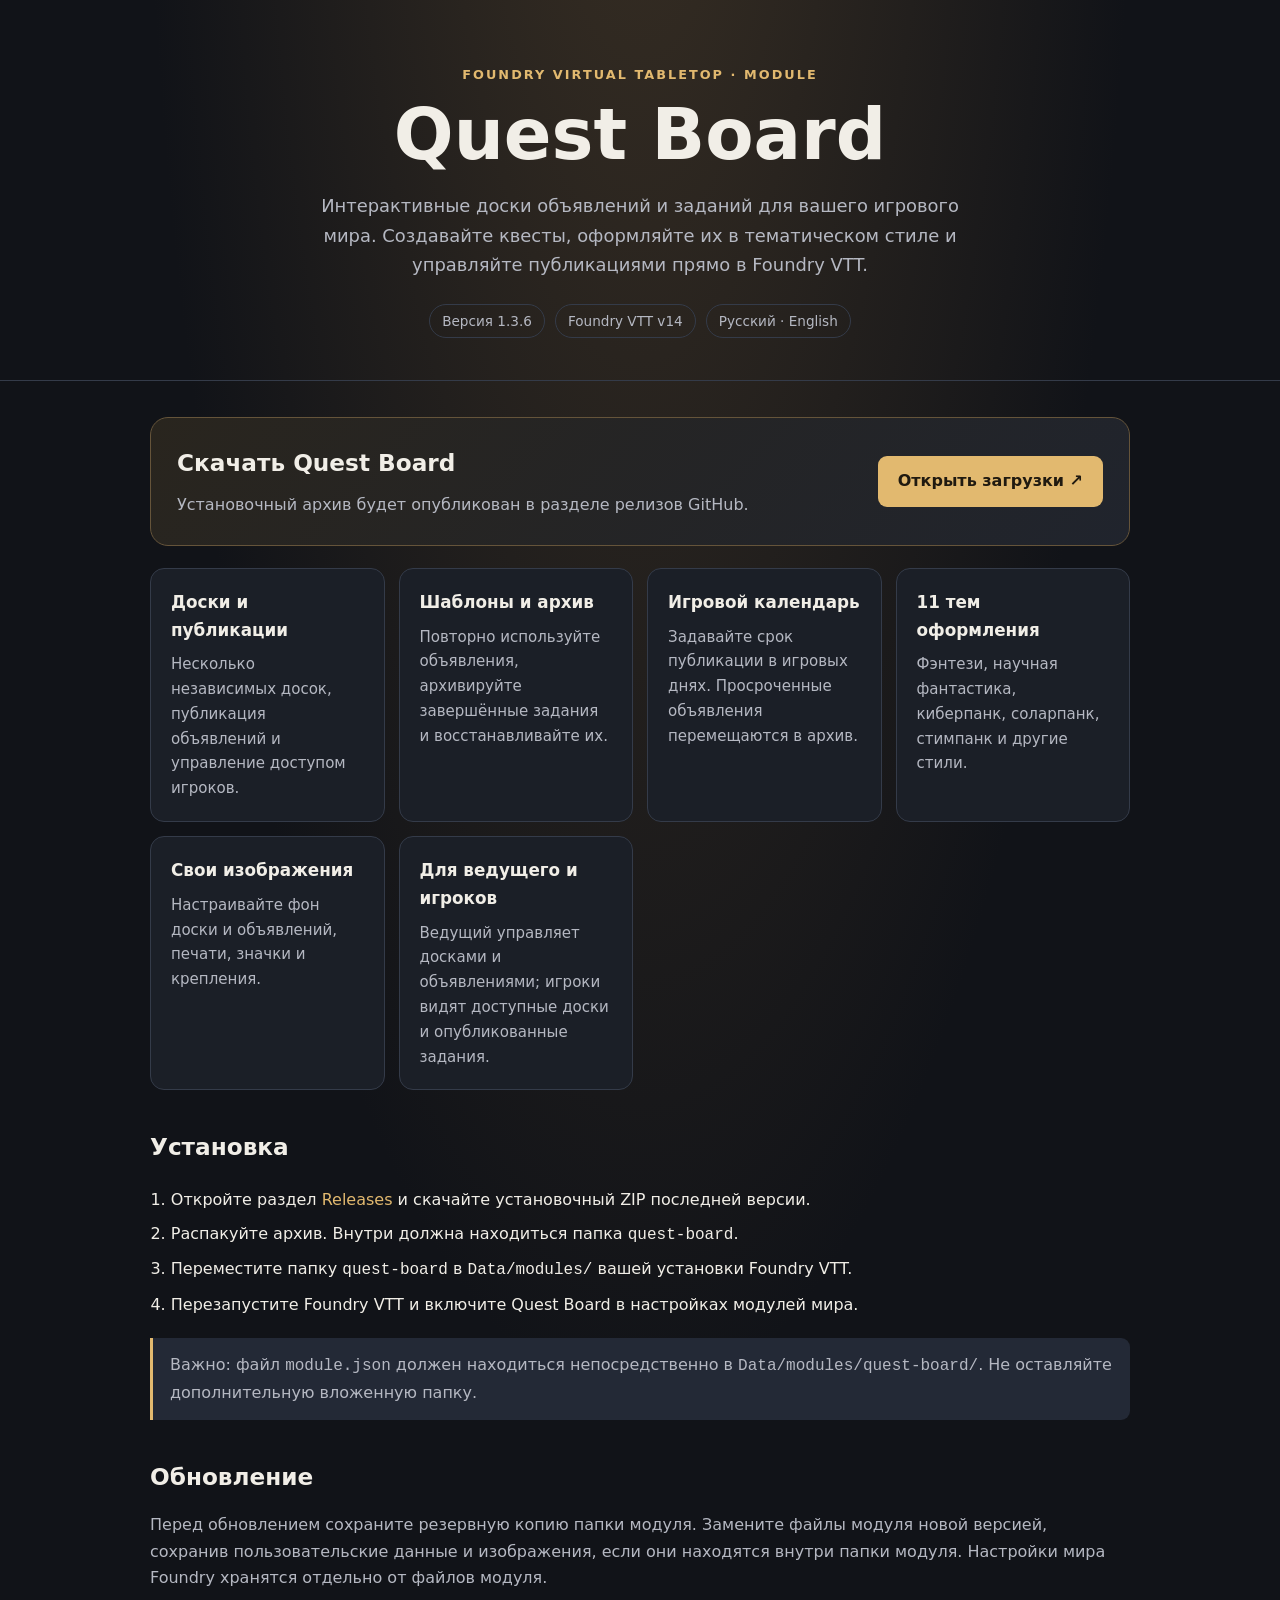
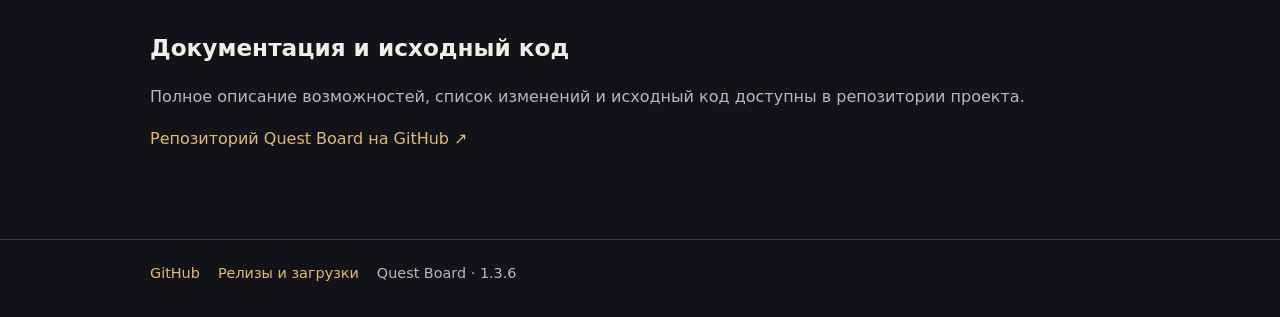
==== docs/index.html @ 34c82c8d "Add Quest Board download and installation page" ====
<!doctype html>
<html lang="ru">
<head>
<meta charset="utf-8">
<meta name="viewport" content="width=device-width, initial-scale=1">
<meta name="description" content="Quest Board — интерактивные доски заданий для Foundry Virtual Tabletop v14. Загрузка, установка и документация.">
<title>Quest Board — загрузка и документация</title>
<style>
:root{color-scheme:dark;--bg:#111318;--panel:#1b1f27;--panel2:#232936;--text:#f1eee7;--muted:#b5b8c2;--gold:#e2b96f;--line:#343b49;--blue:#9dbbe8}
*{box-sizing:border-box}body{margin:0;background:radial-gradient(ellipse at 50% -20%,#3a3024 0,transparent 55%),var(--bg);color:var(--text);font:16px/1.65 system-ui,-apple-system,"Segoe UI",sans-serif}
a{color:var(--gold);text-decoration:none}a:hover{text-decoration:underline}.wrap{width:min(980px,calc(100% - 36px));margin:auto}
header{padding:64px 0 42px;text-align:center;border-bottom:1px solid var(--line)}.eyebrow{color:var(--gold);font-size:.8rem;font-weight:700;letter-spacing:.16em;text-transform:uppercase}
h1{font-size:clamp(2.4rem,7vw,4.4rem);line-height:1.05;margin:14px 0}.subtitle{max-width:650px;margin:18px auto 0;color:var(--muted);font-size:1.12rem}
.pills{display:flex;justify-content:center;gap:10px;flex-wrap:wrap;margin-top:24px}.pill{border:1px solid var(--line);border-radius:99px;padding:5px 12px;color:var(--muted);font-size:.85rem}
main{padding:36px 0 70px}.download{background:linear-gradient(135deg,#29251e,#20242d);border:1px solid #65543a;border-radius:18px;padding:26px;display:flex;align-items:center;justify-content:space-between;gap:20px;flex-wrap:wrap}
h2{font-size:1.45rem;margin:0 0 10px}.download p,.muted{color:var(--muted);margin:0}.btn{display:inline-block;background:var(--gold);color:#201a10;font-weight:750;padding:12px 20px;border-radius:9px;white-space:nowrap}.btn:hover{background:#f0ce8d;text-decoration:none}
.grid{display:grid;grid-template-columns:repeat(auto-fit,minmax(230px,1fr));gap:14px;margin:22px 0 36px}.card{background:var(--panel);border:1px solid var(--line);border-radius:14px;padding:20px}.card h3{margin:0 0 8px;font-size:1.05rem}.card p{margin:0;color:var(--muted);font-size:.94rem}
section{margin-top:38px}section>p{color:var(--muted)}ol{padding-left:1.3rem}li{padding:4px 0}.note{background:var(--panel2);border-left:3px solid var(--gold);padding:14px 17px;border-radius:0 9px 9px 0;color:var(--muted)}
footer{border-top:1px solid var(--line);padding:22px 0 35px;color:var(--muted);font-size:.9rem}footer .links{display:flex;gap:18px;flex-wrap:wrap}
@media(max-width:560px){header{padding-top:45px}.download{padding:20px}.btn{width:100%;text-align:center}}
</style>
</head>
<body>
<header><div class="wrap">
<div class="eyebrow">Foundry Virtual Tabletop · Module</div>
<h1>Quest Board</h1>
<p class="subtitle">Интерактивные доски объявлений и заданий для вашего игрового мира. Создавайте квесты, оформляйте их в тематическом стиле и управляйте публикациями прямо в Foundry VTT.</p>
<div class="pills"><span class="pill">Версия 1.3.6</span><span class="pill">Foundry VTT v14</span><span class="pill">Русский · English</span></div>
</div></header>
<main class="wrap">
<div class="download">
<div><h2>Скачать Quest Board</h2><p>Установочный архив будет опубликован в разделе релизов GitHub.</p></div>
<a class="btn" href="https://github.com/DTSpawn/Quest-Board/releases" target="_blank" rel="noopener">Открыть загрузки ↗</a>
</div>
<div class="grid">
<article class="card"><h3>Доски и публикации</h3><p>Несколько независимых досок, публикация объявлений и управление доступом игроков.</p></article>
<article class="card"><h3>Шаблоны и архив</h3><p>Повторно используйте объявления, архивируйте завершённые задания и восстанавливайте их.</p></article>
<article class="card"><h3>Игровой календарь</h3><p>Задавайте срок публикации в игровых днях. Просроченные объявления перемещаются в архив.</p></article>
<article class="card"><h3>11 тем оформления</h3><p>Фэнтези, научная фантастика, киберпанк, соларпанк, стимпанк и другие стили.</p></article>
<article class="card"><h3>Свои изображения</h3><p>Настраивайте фон доски и объявлений, печати, значки и крепления.</p></article>
<article class="card"><h3>Для ведущего и игроков</h3><p>Ведущий управляет досками и объявлениями; игроки видят доступные доски и опубликованные задания.</p></article>
</div>
<section><h2>Установка</h2>
<ol><li>Откройте раздел <a href="https://github.com/DTSpawn/Quest-Board/releases">Releases</a> и скачайте установочный ZIP последней версии.</li><li>Распакуйте архив. Внутри должна находиться папка <code>quest-board</code>.</li><li>Переместите папку <code>quest-board</code> в <code>Data/modules/</code> вашей установки Foundry VTT.</li><li>Перезапустите Foundry VTT и включите Quest Board в настройках модулей мира.</li></ol>
<div class="note">Важно: файл <code>module.json</code> должен находиться непосредственно в <code>Data/modules/quest-board/</code>. Не оставляйте дополнительную вложенную папку.</div>
</section>
<section><h2>Обновление</h2><p>Перед обновлением сохраните резервную копию папки модуля. Замените файлы модуля новой версией, сохранив пользовательские данные и изображения, если они находятся внутри папки модуля. Настройки мира Foundry хранятся отдельно от файлов модуля.</p></section>
<section><h2>Документация и исходный код</h2><p>Полное описание возможностей, список изменений и исходный код доступны в репозитории проекта.</p><p><a href="https://github.com/DTSpawn/Quest-Board">Репозиторий Quest Board на GitHub ↗</a></p></section>
</main>
<footer><div class="wrap links"><a href="https://github.com/DTSpawn/Quest-Board">GitHub</a><a href="https://github.com/DTSpawn/Quest-Board/releases">Релизы и загрузки</a><span>Quest Board · 1.3.6</span></div></footer>
</body></html>
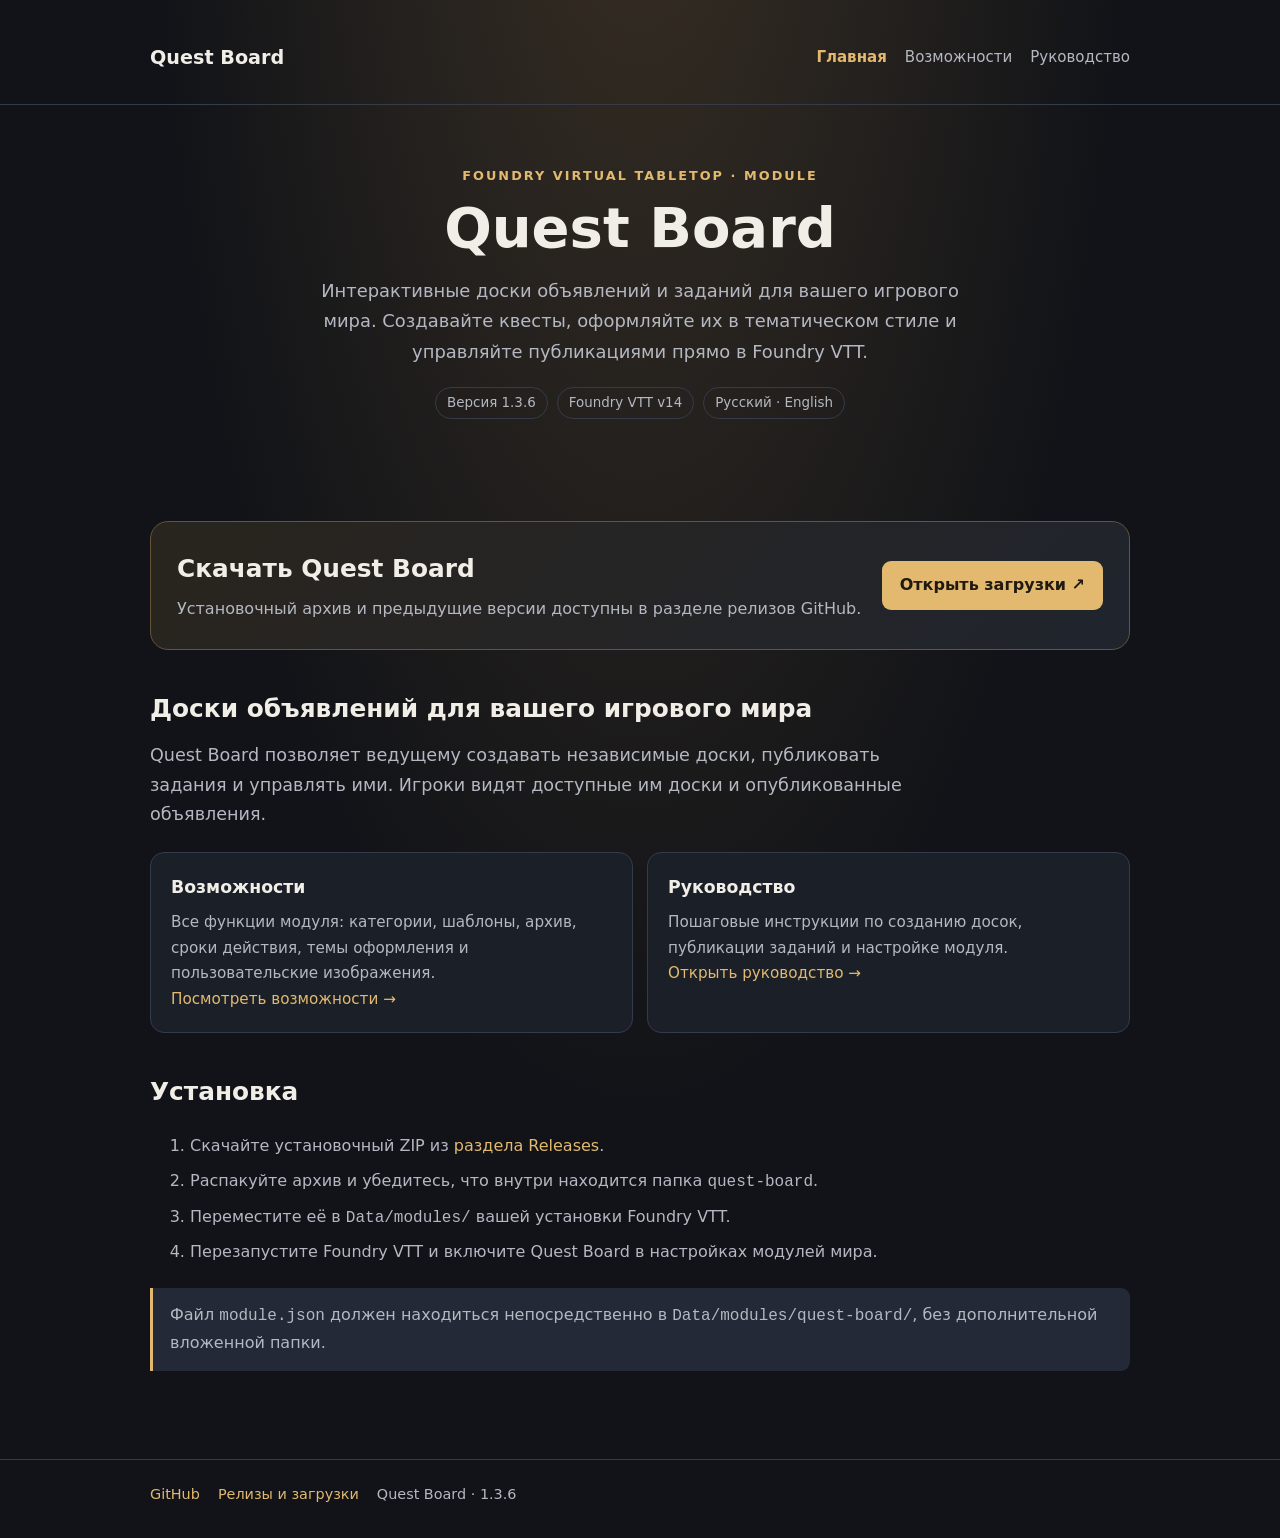
==== commit ab17b7d8: "Simplify homepage and add documentation navigation" ====
--- a/docs/index.html
+++ b/docs/index.html
@@ -1,51 +1,22 @@
 <!doctype html>
-<html lang="ru">
-<head>
-<meta charset="utf-8">
-<meta name="viewport" content="width=device-width, initial-scale=1">
-<meta name="description" content="Quest Board — интерактивные доски заданий для Foundry Virtual Tabletop v14. Загрузка, установка и документация.">
-<title>Quest Board — загрузка и документация</title>
-<style>
+<html lang="ru"><head><meta charset="utf-8"><meta name="viewport" content="width=device-width, initial-scale=1"><meta name="description" content="Quest Board — интерактивные доски объявлений и заданий для Foundry Virtual Tabletop v14. Загрузка и документация."><title>Quest Board — загрузка и документация</title><style>
 :root{color-scheme:dark;--bg:#111318;--panel:#1b1f27;--panel2:#232936;--text:#f1eee7;--muted:#b5b8c2;--gold:#e2b96f;--line:#343b49;--blue:#9dbbe8}
-*{box-sizing:border-box}body{margin:0;background:radial-gradient(ellipse at 50% -20%,#3a3024 0,transparent 55%),var(--bg);color:var(--text);font:16px/1.65 system-ui,-apple-system,"Segoe UI",sans-serif}
+*{box-sizing:border-box}body{margin:0;background:radial-gradient(ellipse at 50% -20%,#3a3024 0,transparent 55%),var(--bg);color:var(--text);font:16px/1.68 system-ui,-apple-system,"Segoe UI",sans-serif}
 a{color:var(--gold);text-decoration:none}a:hover{text-decoration:underline}.wrap{width:min(980px,calc(100% - 36px));margin:auto}
-header{padding:64px 0 42px;text-align:center;border-bottom:1px solid var(--line)}.eyebrow{color:var(--gold);font-size:.8rem;font-weight:700;letter-spacing:.16em;text-transform:uppercase}
-h1{font-size:clamp(2.4rem,7vw,4.4rem);line-height:1.05;margin:14px 0}.subtitle{max-width:650px;margin:18px auto 0;color:var(--muted);font-size:1.12rem}
-.pills{display:flex;justify-content:center;gap:10px;flex-wrap:wrap;margin-top:24px}.pill{border:1px solid var(--line);border-radius:99px;padding:5px 12px;color:var(--muted);font-size:.85rem}
-main{padding:36px 0 70px}.download{background:linear-gradient(135deg,#29251e,#20242d);border:1px solid #65543a;border-radius:18px;padding:26px;display:flex;align-items:center;justify-content:space-between;gap:20px;flex-wrap:wrap}
-h2{font-size:1.45rem;margin:0 0 10px}.download p,.muted{color:var(--muted);margin:0}.btn{display:inline-block;background:var(--gold);color:#201a10;font-weight:750;padding:12px 20px;border-radius:9px;white-space:nowrap}.btn:hover{background:#f0ce8d;text-decoration:none}
-.grid{display:grid;grid-template-columns:repeat(auto-fit,minmax(230px,1fr));gap:14px;margin:22px 0 36px}.card{background:var(--panel);border:1px solid var(--line);border-radius:14px;padding:20px}.card h3{margin:0 0 8px;font-size:1.05rem}.card p{margin:0;color:var(--muted);font-size:.94rem}
-section{margin-top:38px}section>p{color:var(--muted)}ol{padding-left:1.3rem}li{padding:4px 0}.note{background:var(--panel2);border-left:3px solid var(--gold);padding:14px 17px;border-radius:0 9px 9px 0;color:var(--muted)}
-footer{border-top:1px solid var(--line);padding:22px 0 35px;color:var(--muted);font-size:.9rem}footer .links{display:flex;gap:18px;flex-wrap:wrap}
-@media(max-width:560px){header{padding-top:45px}.download{padding:20px}.btn{width:100%;text-align:center}}
-</style>
-</head>
-<body>
-<header><div class="wrap">
-<div class="eyebrow">Foundry Virtual Tabletop · Module</div>
-<h1>Quest Board</h1>
-<p class="subtitle">Интерактивные доски объявлений и заданий для вашего игрового мира. Создавайте квесты, оформляйте их в тематическом стиле и управляйте публикациями прямо в Foundry VTT.</p>
-<div class="pills"><span class="pill">Версия 1.3.6</span><span class="pill">Foundry VTT v14</span><span class="pill">Русский · English</span></div>
-</div></header>
-<main class="wrap">
-<div class="download">
-<div><h2>Скачать Quest Board</h2><p>Установочный архив будет опубликован в разделе релизов GitHub.</p></div>
-<a class="btn" href="https://github.com/DTSpawn/Quest-Board/releases" target="_blank" rel="noopener">Открыть загрузки ↗</a>
-</div>
-<div class="grid">
-<article class="card"><h3>Доски и публикации</h3><p>Несколько независимых досок, публикация объявлений и управление доступом игроков.</p></article>
-<article class="card"><h3>Шаблоны и архив</h3><p>Повторно используйте объявления, архивируйте завершённые задания и восстанавливайте их.</p></article>
-<article class="card"><h3>Игровой календарь</h3><p>Задавайте срок публикации в игровых днях. Просроченные объявления перемещаются в архив.</p></article>
-<article class="card"><h3>11 тем оформления</h3><p>Фэнтези, научная фантастика, киберпанк, соларпанк, стимпанк и другие стили.</p></article>
-<article class="card"><h3>Свои изображения</h3><p>Настраивайте фон доски и объявлений, печати, значки и крепления.</p></article>
-<article class="card"><h3>Для ведущего и игроков</h3><p>Ведущий управляет досками и объявлениями; игроки видят доступные доски и опубликованные задания.</p></article>
-</div>
-<section><h2>Установка</h2>
-<ol><li>Откройте раздел <a href="https://github.com/DTSpawn/Quest-Board/releases">Releases</a> и скачайте установочный ZIP последней версии.</li><li>Распакуйте архив. Внутри должна находиться папка <code>quest-board</code>.</li><li>Переместите папку <code>quest-board</code> в <code>Data/modules/</code> вашей установки Foundry VTT.</li><li>Перезапустите Foundry VTT и включите Quest Board в настройках модулей мира.</li></ol>
-<div class="note">Важно: файл <code>module.json</code> должен находиться непосредственно в <code>Data/modules/quest-board/</code>. Не оставляйте дополнительную вложенную папку.</div>
-</section>
-<section><h2>Обновление</h2><p>Перед обновлением сохраните резервную копию папки модуля. Замените файлы модуля новой версией, сохранив пользовательские данные и изображения, если они находятся внутри папки модуля. Настройки мира Foundry хранятся отдельно от файлов модуля.</p></section>
-<section><h2>Документация и исходный код</h2><p>Полное описание возможностей, список изменений и исходный код доступны в репозитории проекта.</p><p><a href="https://github.com/DTSpawn/Quest-Board">Репозиторий Quest Board на GitHub ↗</a></p></section>
-</main>
-<footer><div class="wrap links"><a href="https://github.com/DTSpawn/Quest-Board">GitHub</a><a href="https://github.com/DTSpawn/Quest-Board/releases">Релизы и загрузки</a><span>Quest Board · 1.3.6</span></div></footer>
-</body></html>+header{padding:42px 0 30px;border-bottom:1px solid var(--line)}.top{display:flex;align-items:center;justify-content:space-between;gap:20px;flex-wrap:wrap}.brand{font-weight:800;font-size:1.2rem;color:var(--text)}nav{display:flex;gap:18px;flex-wrap:wrap}nav a{color:var(--muted);font-size:.94rem}nav a.active{color:var(--gold);font-weight:700}
+.eyebrow{color:var(--gold);font-size:.8rem;font-weight:700;letter-spacing:.16em;text-transform:uppercase;margin-top:34px}h1{font-size:clamp(2.2rem,6vw,3.5rem);line-height:1.1;margin:10px 0 12px}h2{font-size:1.55rem;margin:38px 0 12px}h3{font-size:1.08rem;margin:0 0 8px}.lead{max-width:760px;color:var(--muted);font-size:1.1rem;margin:0}
+main{padding:28px 0 70px}.grid{display:grid;grid-template-columns:repeat(auto-fit,minmax(230px,1fr));gap:14px;margin:22px 0}.card{background:var(--panel);border:1px solid var(--line);border-radius:14px;padding:20px}.card p{margin:0;color:var(--muted);font-size:.95rem}
+section{margin-top:34px}section p,section li{color:var(--muted)}li{padding:4px 0}.note{background:var(--panel2);border-left:3px solid var(--gold);padding:14px 17px;border-radius:0 9px 9px 0;color:var(--muted);margin:18px 0}
+.pills{display:flex;gap:9px;flex-wrap:wrap;margin-top:20px}.pill{border:1px solid var(--line);border-radius:99px;padding:4px 11px;color:var(--muted);font-size:.84rem}
+footer{border-top:1px solid var(--line);padding:22px 0 35px;color:var(--muted);font-size:.9rem}.links{display:flex;gap:18px;flex-wrap:wrap}
+.btn{display:inline-block;background:var(--gold);color:#201a10;font-weight:750;padding:11px 18px;border-radius:9px}.btn:hover{background:#f0ce8d;text-decoration:none}
+@media(max-width:560px){header{padding-top:28px}nav{gap:12px}}
+
+.hero{text-align:center;padding:60px 0 44px}.hero .eyebrow{margin:0}.subtitle{max-width:680px;margin:18px auto 0;color:var(--muted);font-size:1.12rem}.download{background:linear-gradient(135deg,#29251e,#20242d);border:1px solid #65543a;border-radius:18px;padding:26px;display:flex;align-items:center;justify-content:space-between;gap:20px;flex-wrap:wrap;margin:30px 0}.download p{color:var(--muted);margin:0}.download h2{margin:0 0 6px}.btn{white-space:nowrap}
+</style></head><body><header><div class="wrap"><div class="top"><a class="brand" href="./index.html">Quest Board</a><nav><a class="active" href="./index.html">Главная</a><a href="./features.html">Возможности</a><a href="./guide.html">Руководство</a></nav></div></div></header>
+<div class="wrap hero"><div class="eyebrow">Foundry Virtual Tabletop · Module</div><h1>Quest Board</h1><p class="subtitle">Интерактивные доски объявлений и заданий для вашего игрового мира. Создавайте квесты, оформляйте их в тематическом стиле и управляйте публикациями прямо в Foundry VTT.</p><div class="pills" style="justify-content:center"><span class="pill">Версия 1.3.6</span><span class="pill">Foundry VTT v14</span><span class="pill">Русский · English</span></div></div>
+<main class="wrap"><div class="download"><div><h2>Скачать Quest Board</h2><p>Установочный архив и предыдущие версии доступны в разделе релизов GitHub.</p></div><a class="btn" href="https://github.com/DTSpawn/Quest-Board/releases" target="_blank" rel="noopener">Открыть загрузки ↗</a></div>
+<section><h2>Доски объявлений для вашего игрового мира</h2><p class="lead">Quest Board позволяет ведущему создавать независимые доски, публиковать задания и управлять ими. Игроки видят доступные им доски и опубликованные объявления.</p></section>
+<div class="grid"><article class="card"><h3>Возможности</h3><p>Все функции модуля: категории, шаблоны, архив, сроки действия, темы оформления и пользовательские изображения.</p><p><a href="./features.html">Посмотреть возможности →</a></p></article><article class="card"><h3>Руководство</h3><p>Пошаговые инструкции по созданию досок, публикации заданий и настройке модуля.</p><p><a href="./guide.html">Открыть руководство →</a></p></article></div>
+<section><h2>Установка</h2><ol><li>Скачайте установочный ZIP из <a href="https://github.com/DTSpawn/Quest-Board/releases">раздела Releases</a>.</li><li>Распакуйте архив и убедитесь, что внутри находится папка <code>quest-board</code>.</li><li>Переместите её в <code>Data/modules/</code> вашей установки Foundry VTT.</li><li>Перезапустите Foundry VTT и включите Quest Board в настройках модулей мира.</li></ol><p class="note">Файл <code>module.json</code> должен находиться непосредственно в <code>Data/modules/quest-board/</code>, без дополнительной вложенной папки.</p></section>
+</main><footer><div class="wrap links"><a href="https://github.com/DTSpawn/Quest-Board">GitHub</a><a href="https://github.com/DTSpawn/Quest-Board/releases">Релизы и загрузки</a><span>Quest Board · 1.3.6</span></div></footer></body></html>
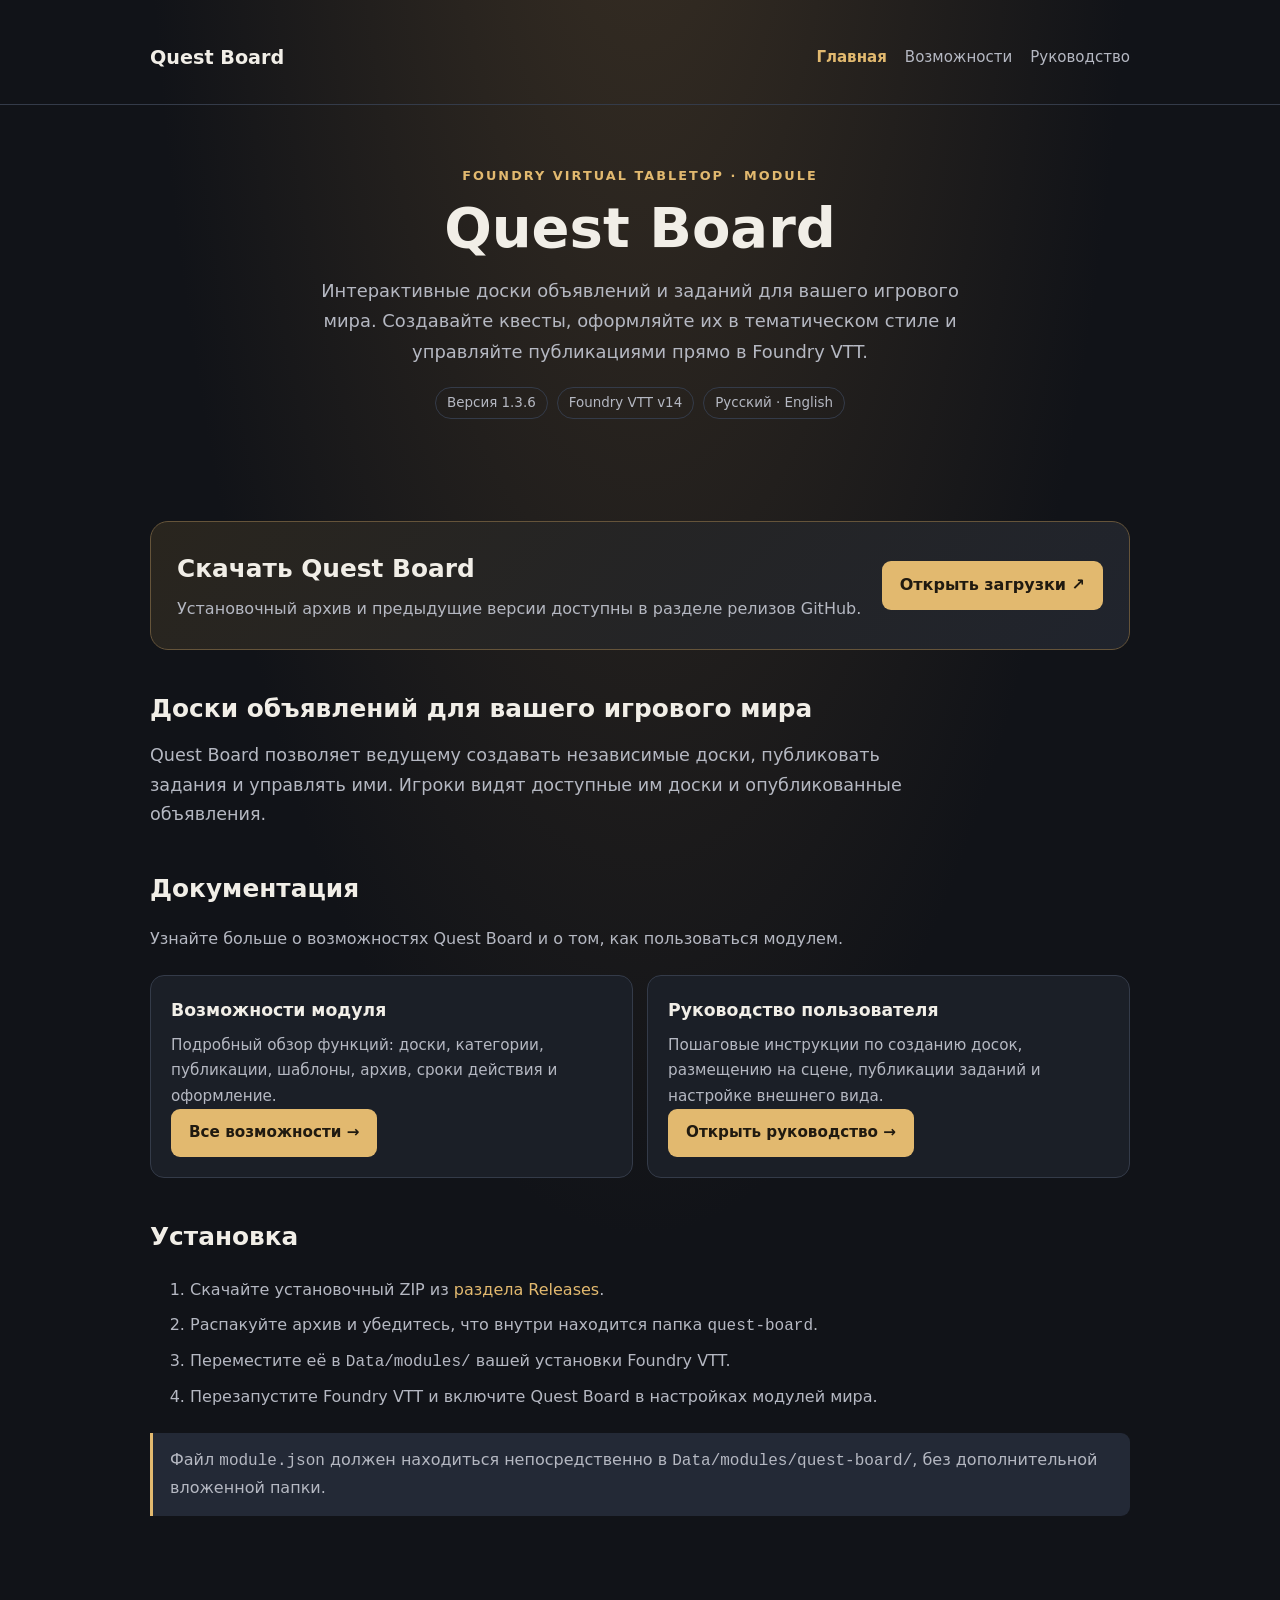
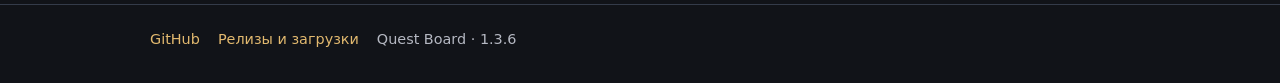
==== commit 9f8318c1: "Make documentation links prominent on homepage" ====
--- a/docs/index.html
+++ b/docs/index.html
@@ -17,6 +17,6 @@
 <div class="wrap hero"><div class="eyebrow">Foundry Virtual Tabletop · Module</div><h1>Quest Board</h1><p class="subtitle">Интерактивные доски объявлений и заданий для вашего игрового мира. Создавайте квесты, оформляйте их в тематическом стиле и управляйте публикациями прямо в Foundry VTT.</p><div class="pills" style="justify-content:center"><span class="pill">Версия 1.3.6</span><span class="pill">Foundry VTT v14</span><span class="pill">Русский · English</span></div></div>
 <main class="wrap"><div class="download"><div><h2>Скачать Quest Board</h2><p>Установочный архив и предыдущие версии доступны в разделе релизов GitHub.</p></div><a class="btn" href="https://github.com/DTSpawn/Quest-Board/releases" target="_blank" rel="noopener">Открыть загрузки ↗</a></div>
 <section><h2>Доски объявлений для вашего игрового мира</h2><p class="lead">Quest Board позволяет ведущему создавать независимые доски, публиковать задания и управлять ими. Игроки видят доступные им доски и опубликованные объявления.</p></section>
-<div class="grid"><article class="card"><h3>Возможности</h3><p>Все функции модуля: категории, шаблоны, архив, сроки действия, темы оформления и пользовательские изображения.</p><p><a href="./features.html">Посмотреть возможности →</a></p></article><article class="card"><h3>Руководство</h3><p>Пошаговые инструкции по созданию досок, публикации заданий и настройке модуля.</p><p><a href="./guide.html">Открыть руководство →</a></p></article></div>
+<section><h2>Документация</h2><p>Узнайте больше о возможностях Quest Board и о том, как пользоваться модулем.</p><div class="grid"><article class="card"><h3>Возможности модуля</h3><p>Подробный обзор функций: доски, категории, публикации, шаблоны, архив, сроки действия и оформление.</p><p><a class="btn" href="./features.html">Все возможности →</a></p></article><article class="card"><h3>Руководство пользователя</h3><p>Пошаговые инструкции по созданию досок, размещению на сцене, публикации заданий и настройке внешнего вида.</p><p><a class="btn" href="./guide.html">Открыть руководство →</a></p></article></div></section>
 <section><h2>Установка</h2><ol><li>Скачайте установочный ZIP из <a href="https://github.com/DTSpawn/Quest-Board/releases">раздела Releases</a>.</li><li>Распакуйте архив и убедитесь, что внутри находится папка <code>quest-board</code>.</li><li>Переместите её в <code>Data/modules/</code> вашей установки Foundry VTT.</li><li>Перезапустите Foundry VTT и включите Quest Board в настройках модулей мира.</li></ol><p class="note">Файл <code>module.json</code> должен находиться непосредственно в <code>Data/modules/quest-board/</code>, без дополнительной вложенной папки.</p></section>
 </main><footer><div class="wrap links"><a href="https://github.com/DTSpawn/Quest-Board">GitHub</a><a href="https://github.com/DTSpawn/Quest-Board/releases">Релизы и загрузки</a><span>Quest Board · 1.3.6</span></div></footer></body></html>
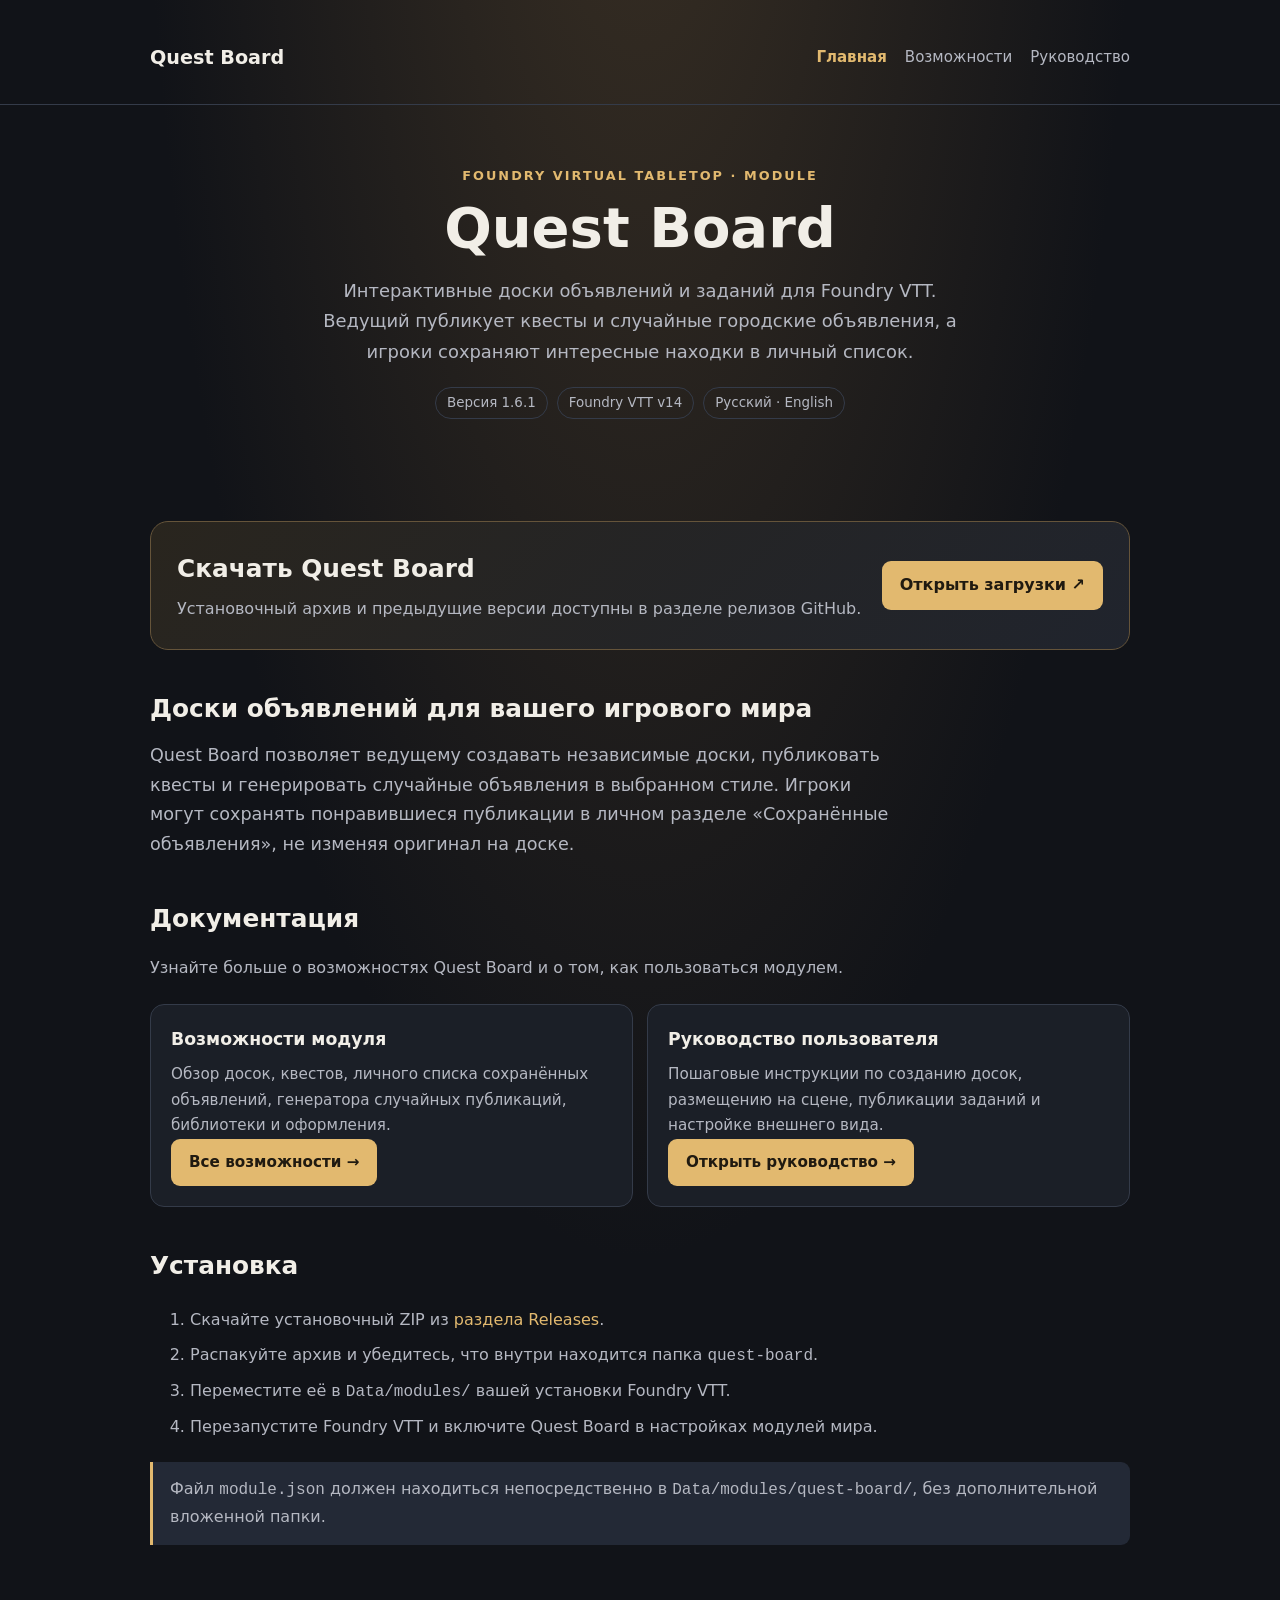
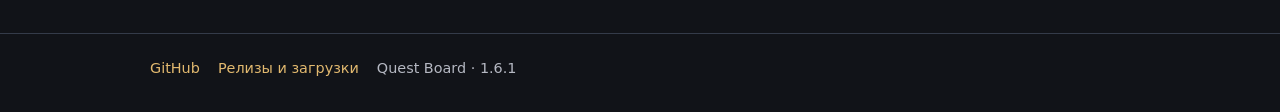
==== commit 1d33758c: "Update docs/index.html for player journal and random notice generator" ====
--- a/docs/index.html
+++ b/docs/index.html
@@ -1,5 +1,5 @@
 <!doctype html>
-<html lang="ru"><head><meta charset="utf-8"><meta name="viewport" content="width=device-width, initial-scale=1"><meta name="description" content="Quest Board — интерактивные доски объявлений и заданий для Foundry Virtual Tabletop v14. Загрузка и документация."><title>Quest Board — загрузка и документация</title><style>
+<html lang="ru"><head><meta charset="utf-8"><meta name="viewport" content="width=device-width, initial-scale=1"><meta name="description" content="Quest Board — интерактивные доски объявлений и заданий для Foundry Virtual Tabletop v14. Загрузка и документация."><link rel="canonical" href="https://dtspawn.github.io/Quest-Board/"><title>Quest Board — загрузка и документация</title><style>
 :root{color-scheme:dark;--bg:#111318;--panel:#1b1f27;--panel2:#232936;--text:#f1eee7;--muted:#b5b8c2;--gold:#e2b96f;--line:#343b49;--blue:#9dbbe8}
 *{box-sizing:border-box}body{margin:0;background:radial-gradient(ellipse at 50% -20%,#3a3024 0,transparent 55%),var(--bg);color:var(--text);font:16px/1.68 system-ui,-apple-system,"Segoe UI",sans-serif}
 a{color:var(--gold);text-decoration:none}a:hover{text-decoration:underline}.wrap{width:min(980px,calc(100% - 36px));margin:auto}
@@ -13,10 +13,10 @@
 @media(max-width:560px){header{padding-top:28px}nav{gap:12px}}
 
 .hero{text-align:center;padding:60px 0 44px}.hero .eyebrow{margin:0}.subtitle{max-width:680px;margin:18px auto 0;color:var(--muted);font-size:1.12rem}.download{background:linear-gradient(135deg,#29251e,#20242d);border:1px solid #65543a;border-radius:18px;padding:26px;display:flex;align-items:center;justify-content:space-between;gap:20px;flex-wrap:wrap;margin:30px 0}.download p{color:var(--muted);margin:0}.download h2{margin:0 0 6px}.btn{white-space:nowrap}
-</style></head><body><header><div class="wrap"><div class="top"><a class="brand" href="./index.html">Quest Board</a><nav><a class="active" href="./index.html">Главная</a><a href="./features.html">Возможности</a><a href="./guide.html">Руководство</a></nav></div></div></header>
-<div class="wrap hero"><div class="eyebrow">Foundry Virtual Tabletop · Module</div><h1>Quest Board</h1><p class="subtitle">Интерактивные доски объявлений и заданий для вашего игрового мира. Создавайте квесты, оформляйте их в тематическом стиле и управляйте публикациями прямо в Foundry VTT.</p><div class="pills" style="justify-content:center"><span class="pill">Версия 1.3.6</span><span class="pill">Foundry VTT v14</span><span class="pill">Русский · English</span></div></div>
+</style></head><body><header><div class="wrap"><div class="top"><a class="brand" href="./">Quest Board</a><nav><a class="active" href="./">Главная</a><a href="./features.html">Возможности</a><a href="./guide.html">Руководство</a></nav></div></div></header>
+<div class="wrap hero"><div class="eyebrow">Foundry Virtual Tabletop · Module</div><h1>Quest Board</h1><p class="subtitle">Интерактивные доски объявлений и заданий для Foundry VTT. Ведущий публикует квесты и случайные городские объявления, а игроки сохраняют интересные находки в личный список.</p><div class="pills" style="justify-content:center"><span class="pill">Версия 1.6.1</span><span class="pill">Foundry VTT v14</span><span class="pill">Русский · English</span></div></div>
 <main class="wrap"><div class="download"><div><h2>Скачать Quest Board</h2><p>Установочный архив и предыдущие версии доступны в разделе релизов GitHub.</p></div><a class="btn" href="https://github.com/DTSpawn/Quest-Board/releases" target="_blank" rel="noopener">Открыть загрузки ↗</a></div>
-<section><h2>Доски объявлений для вашего игрового мира</h2><p class="lead">Quest Board позволяет ведущему создавать независимые доски, публиковать задания и управлять ими. Игроки видят доступные им доски и опубликованные объявления.</p></section>
-<section><h2>Документация</h2><p>Узнайте больше о возможностях Quest Board и о том, как пользоваться модулем.</p><div class="grid"><article class="card"><h3>Возможности модуля</h3><p>Подробный обзор функций: доски, категории, публикации, шаблоны, архив, сроки действия и оформление.</p><p><a class="btn" href="./features.html">Все возможности →</a></p></article><article class="card"><h3>Руководство пользователя</h3><p>Пошаговые инструкции по созданию досок, размещению на сцене, публикации заданий и настройке внешнего вида.</p><p><a class="btn" href="./guide.html">Открыть руководство →</a></p></article></div></section>
+<section><h2>Доски объявлений для вашего игрового мира</h2><p class="lead">Quest Board позволяет ведущему создавать независимые доски, публиковать квесты и генерировать случайные объявления в выбранном стиле. Игроки могут сохранять понравившиеся публикации в личном разделе «Сохранённые объявления», не изменяя оригинал на доске.</p></section>
+<section><h2>Документация</h2><p>Узнайте больше о возможностях Quest Board и о том, как пользоваться модулем.</p><div class="grid"><article class="card"><h3>Возможности модуля</h3><p>Обзор досок, квестов, личного списка сохранённых объявлений, генератора случайных публикаций, библиотеки и оформления.</p><p><a class="btn" href="./features.html">Все возможности →</a></p></article><article class="card"><h3>Руководство пользователя</h3><p>Пошаговые инструкции по созданию досок, размещению на сцене, публикации заданий и настройке внешнего вида.</p><p><a class="btn" href="./guide.html">Открыть руководство →</a></p></article></div></section>
 <section><h2>Установка</h2><ol><li>Скачайте установочный ZIP из <a href="https://github.com/DTSpawn/Quest-Board/releases">раздела Releases</a>.</li><li>Распакуйте архив и убедитесь, что внутри находится папка <code>quest-board</code>.</li><li>Переместите её в <code>Data/modules/</code> вашей установки Foundry VTT.</li><li>Перезапустите Foundry VTT и включите Quest Board в настройках модулей мира.</li></ol><p class="note">Файл <code>module.json</code> должен находиться непосредственно в <code>Data/modules/quest-board/</code>, без дополнительной вложенной папки.</p></section>
-</main><footer><div class="wrap links"><a href="https://github.com/DTSpawn/Quest-Board">GitHub</a><a href="https://github.com/DTSpawn/Quest-Board/releases">Релизы и загрузки</a><span>Quest Board · 1.3.6</span></div></footer></body></html>+</main><footer><div class="wrap links"><a href="https://github.com/DTSpawn/Quest-Board">GitHub</a><a href="https://github.com/DTSpawn/Quest-Board/releases">Релизы и загрузки</a><span>Quest Board · 1.6.1</span></div></footer></body></html>
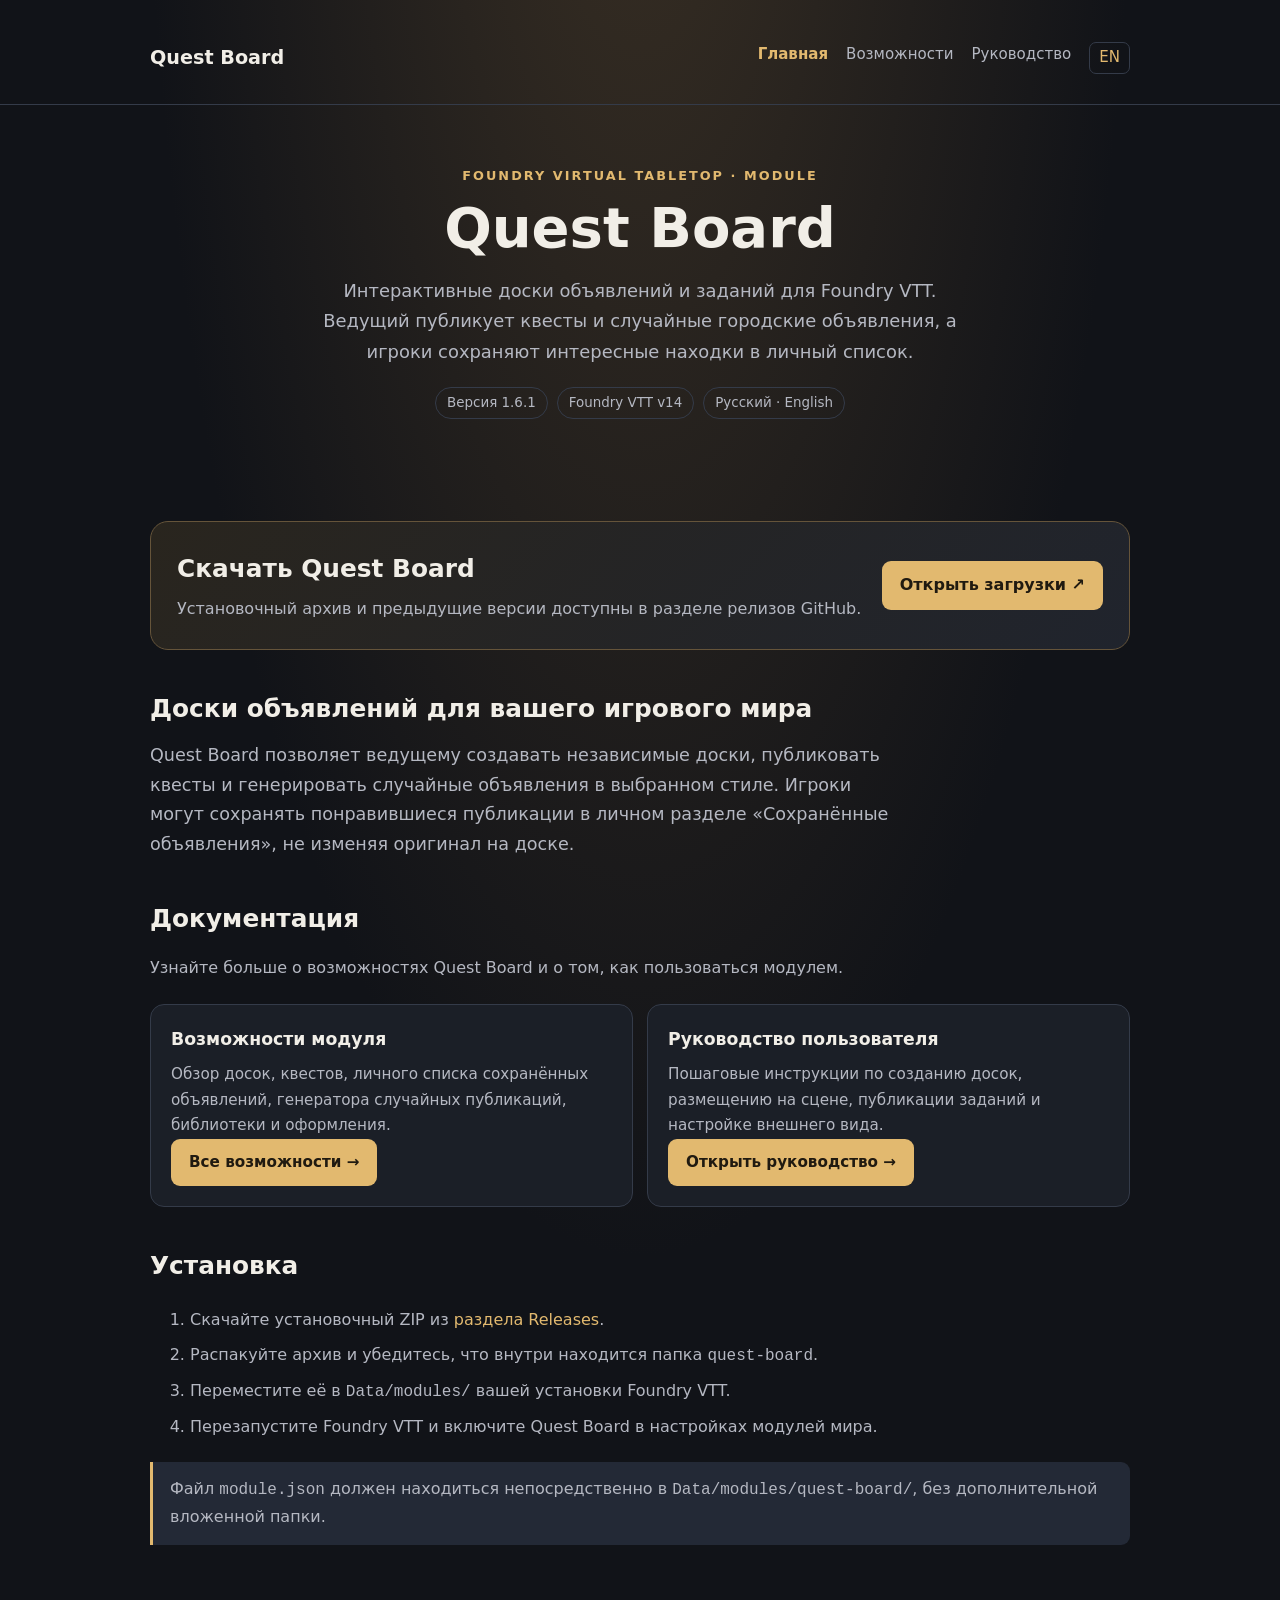
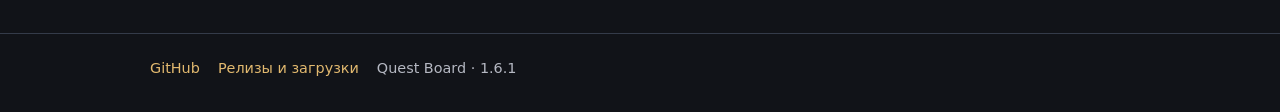
==== commit 1cd7782a: "Add English language switcher to Russian pages" ====
--- a/docs/index.html
+++ b/docs/index.html
@@ -13,10 +13,11 @@
 @media(max-width:560px){header{padding-top:28px}nav{gap:12px}}
 
 .hero{text-align:center;padding:60px 0 44px}.hero .eyebrow{margin:0}.subtitle{max-width:680px;margin:18px auto 0;color:var(--muted);font-size:1.12rem}.download{background:linear-gradient(135deg,#29251e,#20242d);border:1px solid #65543a;border-radius:18px;padding:26px;display:flex;align-items:center;justify-content:space-between;gap:20px;flex-wrap:wrap;margin:30px 0}.download p{color:var(--muted);margin:0}.download h2{margin:0 0 6px}.btn{white-space:nowrap}
-</style></head><body><header><div class="wrap"><div class="top"><a class="brand" href="./">Quest Board</a><nav><a class="active" href="./">Главная</a><a href="./features.html">Возможности</a><a href="./guide.html">Руководство</a></nav></div></div></header>
+nav a.lang{border:1px solid var(--line);border-radius:7px;padding:2px 9px;color:var(--gold)}
+</style></head><body><header><div class="wrap"><div class="top"><a class="brand" href="./">Quest Board</a><nav><a class="active" href="./">Главная</a><a href="./features.html">Возможности</a><a href="./guide.html">Руководство</a><a class="lang" href="./en/" lang="en">EN</a></nav></div></div></header>
 <div class="wrap hero"><div class="eyebrow">Foundry Virtual Tabletop · Module</div><h1>Quest Board</h1><p class="subtitle">Интерактивные доски объявлений и заданий для Foundry VTT. Ведущий публикует квесты и случайные городские объявления, а игроки сохраняют интересные находки в личный список.</p><div class="pills" style="justify-content:center"><span class="pill">Версия 1.6.1</span><span class="pill">Foundry VTT v14</span><span class="pill">Русский · English</span></div></div>
 <main class="wrap"><div class="download"><div><h2>Скачать Quest Board</h2><p>Установочный архив и предыдущие версии доступны в разделе релизов GitHub.</p></div><a class="btn" href="https://github.com/DTSpawn/Quest-Board/releases" target="_blank" rel="noopener">Открыть загрузки ↗</a></div>
 <section><h2>Доски объявлений для вашего игрового мира</h2><p class="lead">Quest Board позволяет ведущему создавать независимые доски, публиковать квесты и генерировать случайные объявления в выбранном стиле. Игроки могут сохранять понравившиеся публикации в личном разделе «Сохранённые объявления», не изменяя оригинал на доске.</p></section>
 <section><h2>Документация</h2><p>Узнайте больше о возможностях Quest Board и о том, как пользоваться модулем.</p><div class="grid"><article class="card"><h3>Возможности модуля</h3><p>Обзор досок, квестов, личного списка сохранённых объявлений, генератора случайных публикаций, библиотеки и оформления.</p><p><a class="btn" href="./features.html">Все возможности →</a></p></article><article class="card"><h3>Руководство пользователя</h3><p>Пошаговые инструкции по созданию досок, размещению на сцене, публикации заданий и настройке внешнего вида.</p><p><a class="btn" href="./guide.html">Открыть руководство →</a></p></article></div></section>
 <section><h2>Установка</h2><ol><li>Скачайте установочный ZIP из <a href="https://github.com/DTSpawn/Quest-Board/releases">раздела Releases</a>.</li><li>Распакуйте архив и убедитесь, что внутри находится папка <code>quest-board</code>.</li><li>Переместите её в <code>Data/modules/</code> вашей установки Foundry VTT.</li><li>Перезапустите Foundry VTT и включите Quest Board в настройках модулей мира.</li></ol><p class="note">Файл <code>module.json</code> должен находиться непосредственно в <code>Data/modules/quest-board/</code>, без дополнительной вложенной папки.</p></section>
-</main><footer><div class="wrap links"><a href="https://github.com/DTSpawn/Quest-Board">GitHub</a><a href="https://github.com/DTSpawn/Quest-Board/releases">Релизы и загрузки</a><span>Quest Board · 1.6.1</span></div></footer></body></html>+</main><footer><div class="wrap links"><a href="https://github.com/DTSpawn/Quest-Board">GitHub</a><a href="https://github.com/DTSpawn/Quest-Board/releases">Релизы и загрузки</a><span>Quest Board · 1.6.1</span></div></footer><script>document.querySelectorAll('a.lang').forEach(a=>a.addEventListener('click',()=>{try{localStorage.setItem('questBoardLanguage','en')}catch(e){}}));</script></body></html>
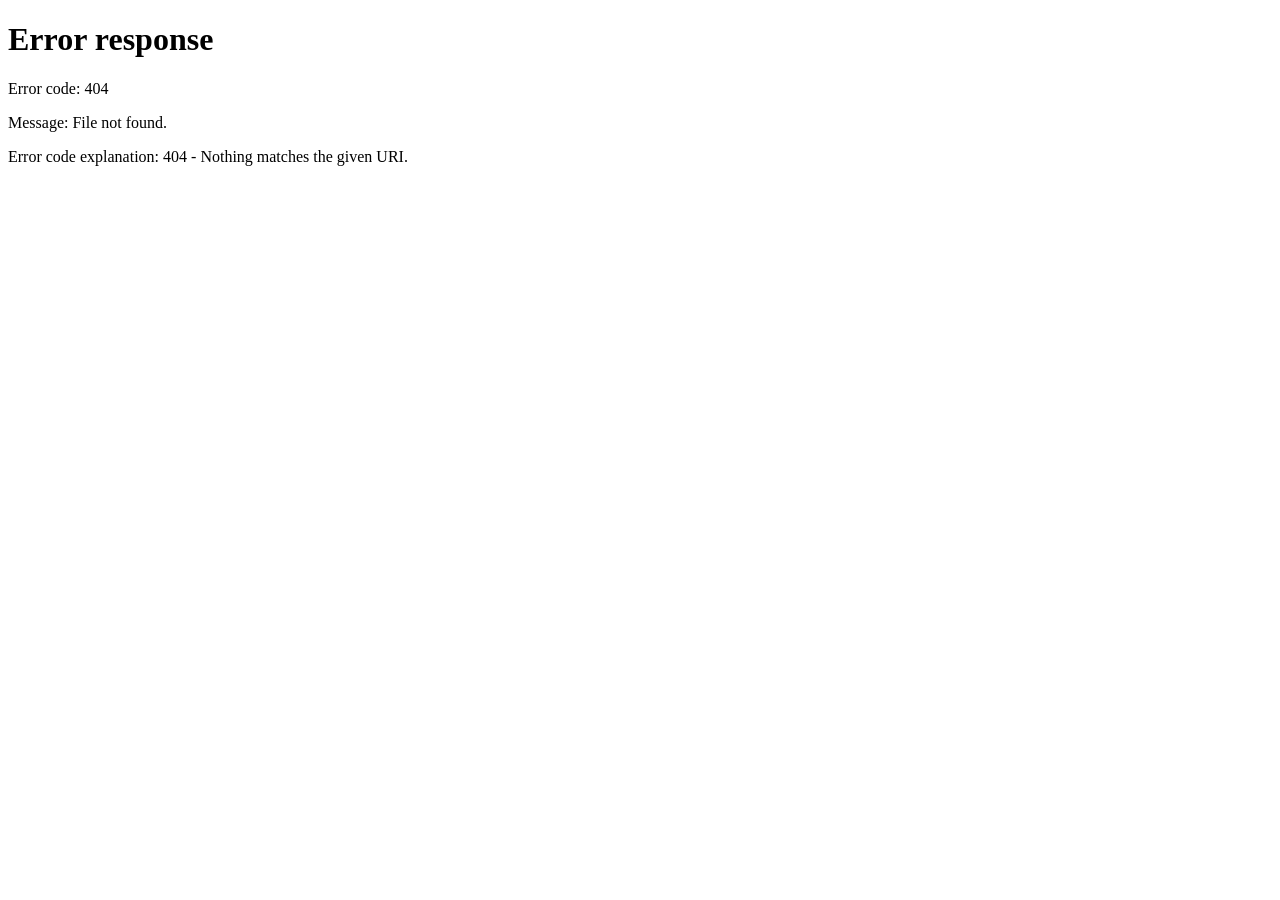
==== commit dc0205c9: "Detect browser language on homepage" ====
--- a/docs/index.html
+++ b/docs/index.html
@@ -14,7 +14,7 @@
 
 .hero{text-align:center;padding:60px 0 44px}.hero .eyebrow{margin:0}.subtitle{max-width:680px;margin:18px auto 0;color:var(--muted);font-size:1.12rem}.download{background:linear-gradient(135deg,#29251e,#20242d);border:1px solid #65543a;border-radius:18px;padding:26px;display:flex;align-items:center;justify-content:space-between;gap:20px;flex-wrap:wrap;margin:30px 0}.download p{color:var(--muted);margin:0}.download h2{margin:0 0 6px}.btn{white-space:nowrap}
 nav a.lang{border:1px solid var(--line);border-radius:7px;padding:2px 9px;color:var(--gold)}
-</style></head><body><header><div class="wrap"><div class="top"><a class="brand" href="./">Quest Board</a><nav><a class="active" href="./">Главная</a><a href="./features.html">Возможности</a><a href="./guide.html">Руководство</a><a class="lang" href="./en/" lang="en">EN</a></nav></div></div></header>
+</style><script>(function(){try{const saved=localStorage.getItem('questBoardLanguage');if(saved==='en'||(!saved&&!/^ru(?:-|$)/i.test(navigator.language||''))){location.replace('./en/')}}catch(e){if(!/^ru(?:-|$)/i.test(navigator.language||''))location.replace('./en/')}})();</script></head><body><header><div class="wrap"><div class="top"><a class="brand" href="./">Quest Board</a><nav><a class="active" href="./">Главная</a><a href="./features.html">Возможности</a><a href="./guide.html">Руководство</a><a class="lang" href="./en/" lang="en">EN</a></nav></div></div></header>
 <div class="wrap hero"><div class="eyebrow">Foundry Virtual Tabletop · Module</div><h1>Quest Board</h1><p class="subtitle">Интерактивные доски объявлений и заданий для Foundry VTT. Ведущий публикует квесты и случайные городские объявления, а игроки сохраняют интересные находки в личный список.</p><div class="pills" style="justify-content:center"><span class="pill">Версия 1.6.1</span><span class="pill">Foundry VTT v14</span><span class="pill">Русский · English</span></div></div>
 <main class="wrap"><div class="download"><div><h2>Скачать Quest Board</h2><p>Установочный архив и предыдущие версии доступны в разделе релизов GitHub.</p></div><a class="btn" href="https://github.com/DTSpawn/Quest-Board/releases" target="_blank" rel="noopener">Открыть загрузки ↗</a></div>
 <section><h2>Доски объявлений для вашего игрового мира</h2><p class="lead">Quest Board позволяет ведущему создавать независимые доски, публиковать квесты и генерировать случайные объявления в выбранном стиле. Игроки могут сохранять понравившиеся публикации в личном разделе «Сохранённые объявления», не изменяя оригинал на доске.</p></section>
